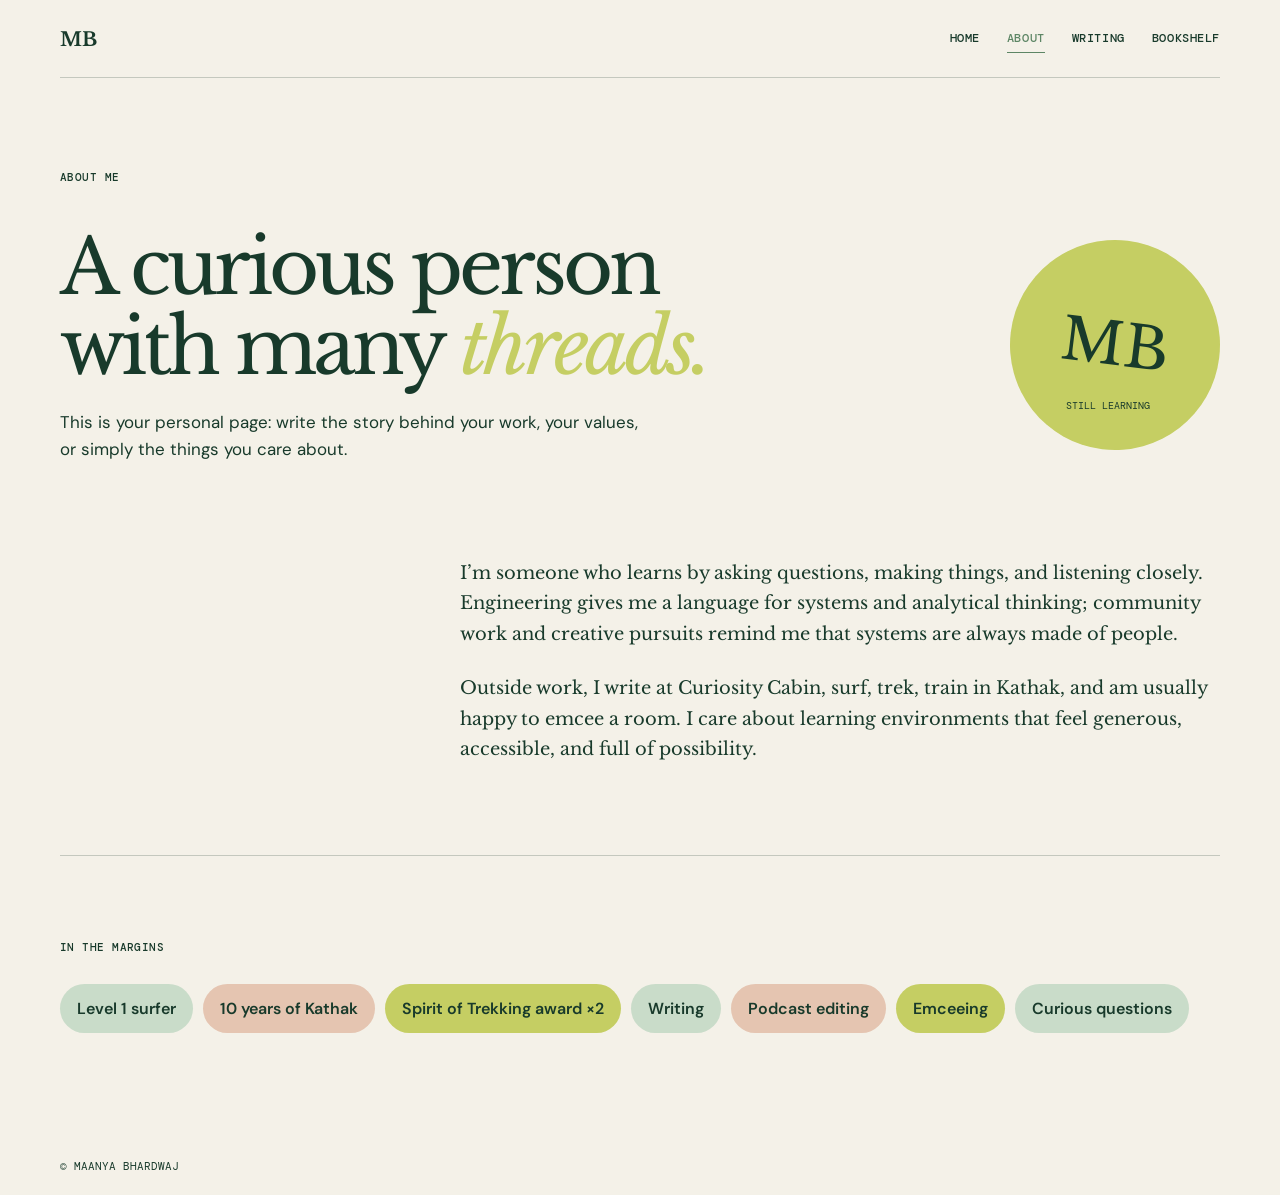
==== about.html @ c44fc54c "Initial portfolio" ====
<!doctype html><html lang="en"><head><meta charset="UTF-8"/><meta name="viewport" content="width=device-width,initial-scale=1.0"/><title>About | Maanya Bhardwaj</title><link rel="preconnect" href="https://fonts.googleapis.com"/><link rel="preconnect" href="https://fonts.gstatic.com" crossorigin/><link href="https://fonts.googleapis.com/css2?family=DM+Mono:wght@400;500&family=DM+Sans:opsz,wght@9..40,400;9..40,500;9..40,600;9..40,700&family=Libre+Baskerville:ital,wght@0,400;0,700;1,400&display=swap" rel="stylesheet"/><link rel="stylesheet" href="style.css"/></head><body><header class="nav-shell"><a class="monogram" href="index.html">MB</a><nav><a href="index.html">Home</a><a class="active" href="about.html">About</a><a href="writing.html">Writing</a><a href="bookshelf.html">Bookshelf</a></nav><a class="nav-contact" href="mailto:maanyabhardwaj5@gmail.com">Let's talk ↗</a></header><main class="page-main content-shell"><p class="section-number">About me</p><section class="about-hero"><div><h1>A curious person<br/>with many <em>threads.</em></h1><p class="page-lede">This is your personal page: write the story behind your work, your values, or simply the things you care about.</p></div><div class="about-orb">MB<span>still learning</span></div></section><section class="prose"><p>I’m someone who learns by asking questions, making things, and listening closely. Engineering gives me a language for systems and analytical thinking; community work and creative pursuits remind me that systems are always made of people.</p><p>Outside work, I write at Curiosity Cabin, surf, trek, train in Kathak, and am usually happy to emcee a room. I care about learning environments that feel generous, accessible, and full of possibility.</p></section><section class="interest-section"><p class="section-number">In the margins</p><div class="interest-cloud"><span>Level 1 surfer</span><span>10 years of Kathak</span><span>Spirit of Trekking award ×2</span><span>Writing</span><span>Podcast editing</span><span>Emceeing</span><span>Curious questions</span></div></section></main><footer class="content-shell"><span>© Maanya Bhardwaj</span><span>Built with curiosity · 2026</span></footer></body></html>
---- style.css ----
:root{--paper:#f4f1e8;--ink:#183a2b;--moss:#245641;--leaf:#5d8665;--mint:#c9dcc9;--lime:#c5ce63;--rose:#d86d72;--plum:#743e56;--line:rgba(24,58,43,.22)}*{box-sizing:border-box}html{scroll-behavior:smooth}body{margin:0;color:var(--ink);background:var(--paper);font-family:"DM Sans",sans-serif}a{color:inherit;text-decoration:none}.content-shell,.nav-shell{width:min(1160px,calc(100% - 48px));margin:auto}.nav-shell{height:78px;display:flex;align-items:center;justify-content:space-between;border-bottom:1px solid var(--line)}.monogram{font:700 1.2rem "Libre Baskerville",serif}.nav-shell nav{display:flex;gap:27px;font:500 .72rem "DM Mono",monospace;text-transform:uppercase;letter-spacing:.05em}.nav-shell nav a{padding:6px 0;border-bottom:1px solid transparent}.nav-shell nav a:hover,.nav-shell nav a.active{border-color:var(--leaf);color:var(--leaf)}.nav-contact{display:none}.hero{min-height:540px;position:relative;overflow:hidden;display:grid;grid-template-columns:minmax(0,1fr) minmax(350px,680px) minmax(0,1fr);align-items:center;padding:75px max(24px,calc((100vw - 1160px)/2));background:var(--moss);color:var(--paper)}.hero-art{position:absolute;inset:0;overflow:hidden}.sun{position:absolute;width:48vw;height:48vw;right:-4vw;top:-25vw;border-radius:50%;background:var(--lime)}.orb{position:absolute;border-radius:50%;border:1px solid rgba(244,241,232,.5)}.orb-one{width:270px;height:270px;left:-100px;bottom:-110px}.orb-two{width:115px;height:115px;right:24%;bottom:10%;background:var(--rose)}.path{position:absolute;border:1px solid rgba(244,241,232,.72);border-radius:50%;transform:rotate(-27deg)}.path-one{width:75vw;height:22vw;left:-15vw;bottom:-4vw}.path-two{width:64vw;height:21vw;right:-27vw;top:11vw}.leaf{position:absolute;right:9%;top:15%;font-size:4rem;color:var(--moss)}.hero-copy{grid-column:2;position:relative;z-index:1;transform:translateX(-85px)}.kicker,.section-number,.project-type,small{font:500 .7rem "DM Mono",monospace;letter-spacing:.04em;text-transform:uppercase}.kicker span{display:inline-block;width:8px;height:8px;border-radius:50%;background:var(--lime);margin-right:8px}h1,h2,h3,p{margin-top:0}h1,h2,h3{letter-spacing:-.052em}h1{font:400 clamp(2.9rem,5.6vw,5.1rem)/1.04 "Libre Baskerville",serif;margin:18px 0 21px}h1 em,h2 em{font-style:italic;color:var(--lime)}.lede,.page-lede{font-size:1.06rem;line-height:1.6;max-width:585px}.hero-links{display:flex;flex-wrap:wrap;align-items:center;gap:21px;margin-top:28px;font-size:.9rem}.button{display:inline-block;background:var(--lime);padding:13px 17px;border-radius:2px;font-size:.83rem;font-weight:700;color:var(--ink)}.button b{margin-left:15px}.social-link{color:var(--paper);font-weight:700;text-decoration:underline;text-underline-offset:5px}.intro{display:grid;grid-template-columns:1fr 2fr;gap:70px;padding:100px 0}.intro h2,.section-heading h2,.contact h2{font:400 clamp(2.4rem,5vw,4.4rem)/1.08 "Libre Baskerville",serif;margin:0 0 28px}.intro h2 em,.section-heading h2 em,.contact h2 em{color:var(--leaf)}.intro>div{max-width:760px}.intro>div>p,.prose p{font:1.12rem/1.7 "Libre Baskerville",serif}.experience-list{margin-top:42px;border-top:1px solid var(--line)}.experience-list article{display:grid;grid-template-columns:150px 1fr;padding:18px 0;border-bottom:1px solid var(--line)}.experience-list span{font:500 .67rem/1.45 "DM Mono",monospace}.experience-list h3{font:400 1.22rem "Libre Baskerville",serif;margin:0 0 7px}.experience-list p{margin:6px 0 0;font-size:.88rem;line-height:1.5}.experience-list a{text-decoration:underline;text-underline-offset:3px}.projects{padding:82px 0 105px;border-top:1px solid var(--line)}.section-heading{display:grid;grid-template-columns:1fr 1.8fr .8fr;gap:30px;align-items:end}.section-heading h2{margin:0}.section-heading>p:last-child{font-size:.92rem;line-height:1.5;margin:0}.project-grid{display:grid;grid-template-columns:repeat(2,1fr);gap:17px;margin-top:50px}.project-card{min-height:335px;padding:26px;display:flex;flex-direction:column;border-radius:3px}.project-card h3{font:400 clamp(1.8rem,3vw,3rem)/1.05 "Libre Baskerville",serif;margin:30px 0 17px}.project-card>p:not(.project-type){font-size:.92rem;line-height:1.55}.project-card a{margin-top:auto;font-size:.82rem;font-weight:700;text-decoration:underline;text-underline-offset:5px}.project-main{color:var(--paper);background:var(--moss)}.project-code{background:var(--lime)}.project-lilac{background:#cbd9d1}.project-rose{background:#e5c5b1}.stack{background:var(--mint);padding:92px 0}.stack .section-heading{grid-template-columns:1fr 2fr}.tool-groups{display:grid;gap:28px;margin-top:48px}.tool-groups article{display:grid;grid-template-columns:150px 1fr;gap:25px;align-items:start;padding-top:20px;border-top:1px solid var(--line)}.tool-groups h3{font:500 .7rem "DM Mono",monospace;letter-spacing:.05em;text-transform:uppercase;margin:0}.tool-row{display:flex;flex-wrap:wrap;gap:10px}.tool-row span{padding:13px 16px;background:var(--ink);color:var(--paper);border-radius:3px;font:500 .76rem "DM Mono",monospace}.contact{padding:96px 0;background:var(--rose)}.contact h2{max-width:825px}.contact h2 em{color:var(--paper)}.contact-links{display:flex;flex-wrap:wrap;gap:11px}.contact-links a{padding:13px 16px;border:1px solid var(--ink);border-radius:30px;font-weight:700}.contact-links a:hover{background:var(--paper)}.page-main{padding:92px 0 105px}.about-hero{display:grid;grid-template-columns:1.6fr .6fr;gap:55px;align-items:center;margin:26px 0 78px}.about-hero h1,.writing-page-head h1,.shelf-head h1{font-size:clamp(3rem,6vw,5.7rem)}.about-orb{width:210px;aspect-ratio:1;display:grid;place-items:center;justify-self:end;border-radius:50%;background:var(--lime);font:400 3.6rem "Libre Baskerville",serif;transform:rotate(7deg)}.about-orb span{position:absolute;margin-top:120px;font:400 .62rem "DM Mono",monospace;text-transform:uppercase;transform:rotate(-7deg)}.prose{max-width:760px;margin-left:auto}.prose p+p{margin-top:24px}.interest-section{padding:84px 0 0;margin-top:90px;border-top:1px solid var(--line)}.interest-cloud{display:flex;flex-wrap:wrap;gap:10px;margin-top:30px}.interest-cloud span{padding:14px 17px;border-radius:99px;background:var(--mint);font-weight:600}.interest-cloud span:nth-child(3n){background:var(--lime)}.interest-cloud span:nth-child(3n+2){background:#e5c5b1}.writing-page-head,.shelf-head{max-width:760px}.writing-page-head h1,.shelf-head h1{margin-top:22px}.writing-page-head h1 em,.shelf-head h1 em{color:var(--leaf)}.writing-page-head .button{margin-top:15px}.full-list{margin-top:80px}.writing-list>a{display:grid;grid-template-columns:40px 1fr 25px;gap:15px;padding:22px 0;border-top:1px solid var(--line)}.writing-list>a:last-child{border-bottom:1px solid var(--line)}.writing-list span{font:400 .68rem "DM Mono",monospace}.writing-list h3{margin:8px 0;font:400 clamp(1.15rem,2.3vw,1.7rem)/1.2 "Libre Baskerville",serif}.writing-list p{font-size:.87rem;margin:0}.writing-list b{font-size:1.3rem;font-weight:400}.book-grid{display:grid;grid-template-columns:repeat(3,1fr);gap:42px;margin-top:65px;max-width:1000px}.book-card{height:365px;padding:0;border:0;background:none;perspective:1000px;cursor:pointer;text-align:left;position:relative}.book-face{position:absolute;inset:0;display:flex;flex-direction:column;padding:28px;backface-visibility:hidden;transition:transform .65s ease;box-shadow:10px 10px 0 rgba(24,58,43,.12)}.book-cover{color:var(--paper)}.book-cover strong{margin:auto 0;font:400 clamp(1.8rem,3vw,2.6rem)/1 "Libre Baskerville",serif;letter-spacing:-.055em}.book-cover i,.book-review i{font:400 .65rem "DM Mono",monospace;text-transform:uppercase}.moss .book-cover{background:var(--moss)}.berry .book-cover{background:var(--plum)}.sand .book-cover{background:#bc9d66}.book-review{background:var(--paper);border:1px solid var(--ink);transform:rotateY(180deg)}.book-review strong{font:400 1.85rem/1.1 "Libre Baskerville",serif;margin:45px 0 15px}.book-review p{font-size:.88rem;line-height:1.55}.book-review i{margin-top:auto}.book-card.is-flipped .book-cover{transform:rotateY(180deg)}.book-card.is-flipped .book-review{transform:rotateY(360deg)}footer{display:flex;justify-content:space-between;padding:22px 0;font:400 .66rem "DM Mono",monospace;text-transform:uppercase}footer span+span{display:none}@media(max-width:800px){.content-shell,.nav-shell{width:min(100% - 32px,1160px)}.nav-shell{height:auto;min-height:72px}.nav-shell nav{gap:12px;font-size:.58rem}.hero{min-height:500px;display:block;padding:105px 16px 65px}.hero-copy{max-width:680px;margin:auto;transform:none}.sun{width:100vw;height:100vw;right:-32vw;top:-17vw}.orb-two{right:-25px;bottom:45px}.intro,.about-hero{grid-template-columns:1fr;gap:28px;padding:70px 0}.experience-list article,.tool-groups article{grid-template-columns:1fr;gap:12px}.section-heading{display:block}.section-heading h2{margin:22px 0}.project-grid,.book-grid{grid-template-columns:1fr;gap:16px;margin-top:35px}.project-card{min-height:330px}.projects,.page-main{padding:70px 0}.stack{padding:70px 0}.about-hero{margin:22px 0 55px}.about-orb{justify-self:start}.prose{margin-left:0}.interest-section{margin-top:70px}.book-grid{max-width:285px}.full-list{margin-top:55px}footer{gap:12px;flex-wrap:wrap}}
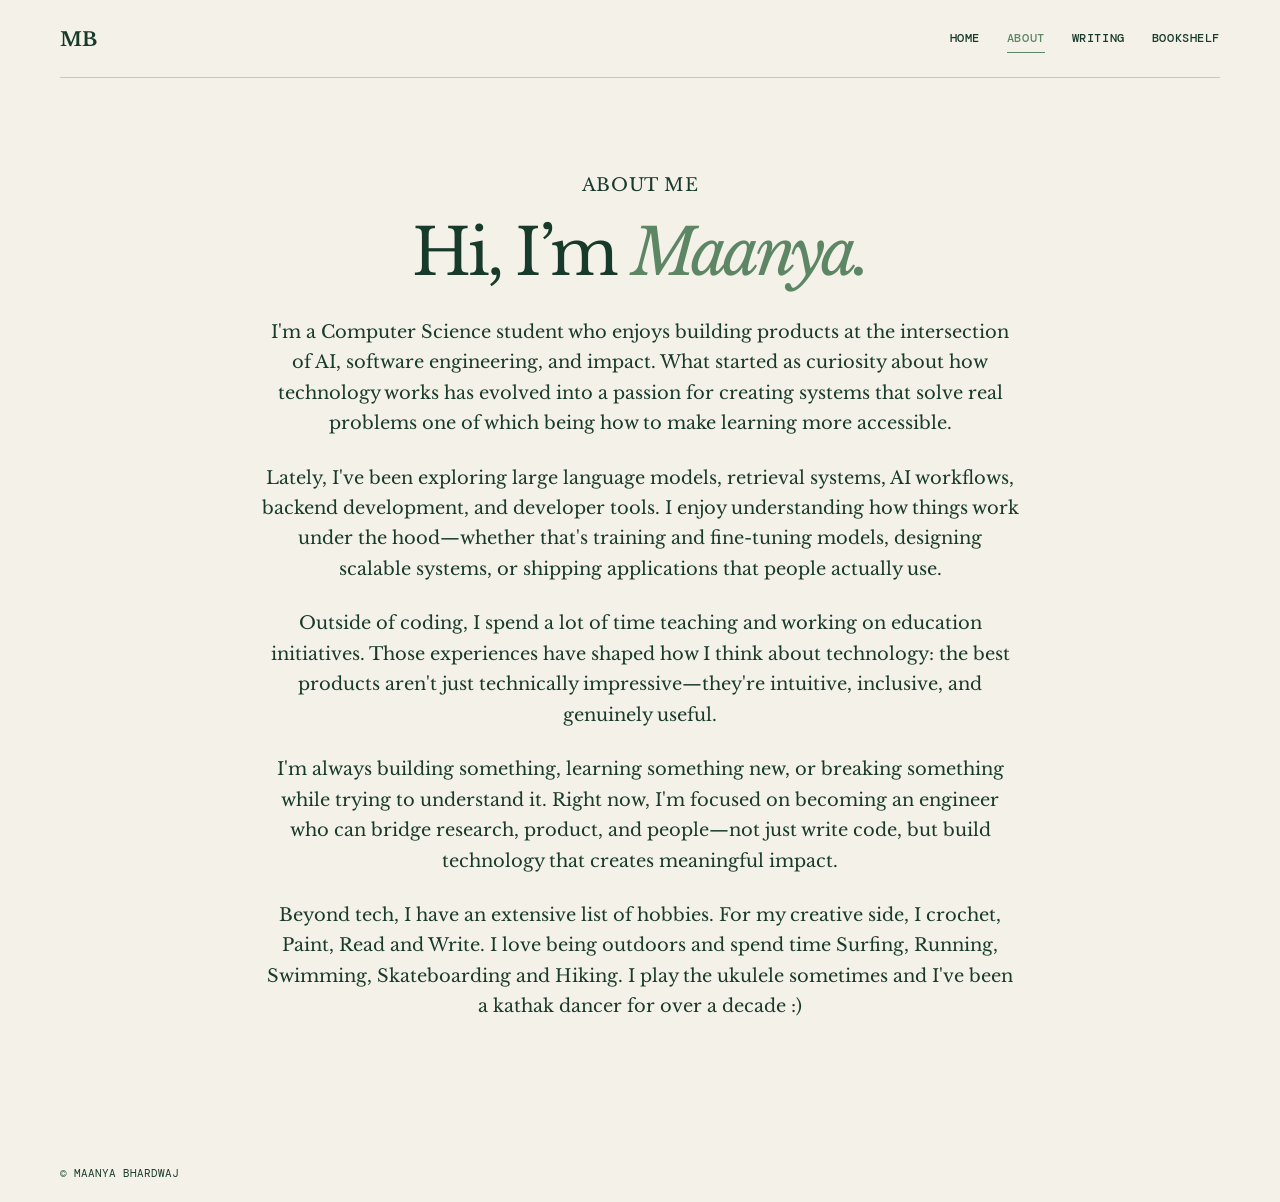
==== commit 837eb5ad: "Update home hero art and refresh about section bio" ====
--- a/about.html
+++ b/about.html
@@ -1 +1 @@
-<!doctype html><html lang="en"><head><meta charset="UTF-8"/><meta name="viewport" content="width=device-width,initial-scale=1.0"/><title>About | Maanya Bhardwaj</title><link rel="preconnect" href="https://fonts.googleapis.com"/><link rel="preconnect" href="https://fonts.gstatic.com" crossorigin/><link href="https://fonts.googleapis.com/css2?family=DM+Mono:wght@400;500&family=DM+Sans:opsz,wght@9..40,400;9..40,500;9..40,600;9..40,700&family=Libre+Baskerville:ital,wght@0,400;0,700;1,400&display=swap" rel="stylesheet"/><link rel="stylesheet" href="style.css"/></head><body><header class="nav-shell"><a class="monogram" href="index.html">MB</a><nav><a href="index.html">Home</a><a class="active" href="about.html">About</a><a href="writing.html">Writing</a><a href="bookshelf.html">Bookshelf</a></nav><a class="nav-contact" href="mailto:maanyabhardwaj5@gmail.com">Let's talk ↗</a></header><main class="page-main content-shell"><p class="section-number">About me</p><section class="about-hero"><div><h1>A curious person<br/>with many <em>threads.</em></h1><p class="page-lede">This is your personal page: write the story behind your work, your values, or simply the things you care about.</p></div><div class="about-orb">MB<span>still learning</span></div></section><section class="prose"><p>I’m someone who learns by asking questions, making things, and listening closely. Engineering gives me a language for systems and analytical thinking; community work and creative pursuits remind me that systems are always made of people.</p><p>Outside work, I write at Curiosity Cabin, surf, trek, train in Kathak, and am usually happy to emcee a room. I care about learning environments that feel generous, accessible, and full of possibility.</p></section><section class="interest-section"><p class="section-number">In the margins</p><div class="interest-cloud"><span>Level 1 surfer</span><span>10 years of Kathak</span><span>Spirit of Trekking award ×2</span><span>Writing</span><span>Podcast editing</span><span>Emceeing</span><span>Curious questions</span></div></section></main><footer class="content-shell"><span>© Maanya Bhardwaj</span><span>Built with curiosity · 2026</span></footer></body></html>
+<!doctype html><html lang="en"><head><meta charset="UTF-8"/><meta name="viewport" content="width=device-width,initial-scale=1.0"/><title>About | Maanya Bhardwaj</title><link rel="preconnect" href="https://fonts.googleapis.com"/><link rel="preconnect" href="https://fonts.gstatic.com" crossorigin/><link href="https://fonts.googleapis.com/css2?family=DM+Mono:wght@400;500&family=DM+Sans:opsz,wght@9..40,400;9..40,500;9..40,600;9..40,700&family=Libre+Baskerville:ital,wght@0,400;0,700;1,400&display=swap" rel="stylesheet"/><link rel="stylesheet" href="style.css"/></head><body><header class="nav-shell"><a class="monogram" href="index.html">MB</a><nav><a href="index.html">Home</a><a class="active" href="about.html">About</a><a href="writing.html">Writing</a><a href="bookshelf.html">Bookshelf</a></nav><a class="nav-contact" href="mailto:maanyabhardwaj5@gmail.com">Let's talk ↗</a></header><main class="page-main content-shell"><section class="prose"><p class="section-number">About me</p><h1>Hi, I’m <em>Maanya.</em></h1><p>I'm a Computer Science student who enjoys building products at the intersection of AI, software engineering, and impact. What started as curiosity about how technology works has evolved into a passion for creating systems that solve real problems one of which being how to make learning more accessible.</p><p>Lately, I've been exploring large language models, retrieval systems, AI workflows, backend development, and developer tools. I enjoy understanding how things work under the hood—whether that's training and fine-tuning models, designing scalable systems, or shipping applications that people actually use.</p><p>Outside of coding, I spend a lot of time teaching and working on education initiatives. Those experiences have shaped how I think about technology: the best products aren't just technically impressive—they're intuitive, inclusive, and genuinely useful.</p><p>I'm always building something, learning something new, or breaking something while trying to understand it. Right now, I'm focused on becoming an engineer who can bridge research, product, and people—not just write code, but build technology that creates meaningful impact.</p><p>Beyond tech, I have an extensive list of hobbies. For my creative side, I crochet, Paint, Read and Write. I love being outdoors and spend time Surfing, Running, Swimming, Skateboarding and Hiking. I play the ukulele sometimes and I've been a kathak dancer for over a decade :)</p></section></main><footer class="content-shell"><span>© Maanya Bhardwaj</span><span>Built with curiosity · 2026</span></footer></body></html>
--- a/style.css
+++ b/style.css
@@ -1 +1 @@
-:root{--paper:#f4f1e8;--ink:#183a2b;--moss:#245641;--leaf:#5d8665;--mint:#c9dcc9;--lime:#c5ce63;--rose:#d86d72;--plum:#743e56;--line:rgba(24,58,43,.22)}*{box-sizing:border-box}html{scroll-behavior:smooth}body{margin:0;color:var(--ink);background:var(--paper);font-family:"DM Sans",sans-serif}a{color:inherit;text-decoration:none}.content-shell,.nav-shell{width:min(1160px,calc(100% - 48px));margin:auto}.nav-shell{height:78px;display:flex;align-items:center;justify-content:space-between;border-bottom:1px solid var(--line)}.monogram{font:700 1.2rem "Libre Baskerville",serif}.nav-shell nav{display:flex;gap:27px;font:500 .72rem "DM Mono",monospace;text-transform:uppercase;letter-spacing:.05em}.nav-shell nav a{padding:6px 0;border-bottom:1px solid transparent}.nav-shell nav a:hover,.nav-shell nav a.active{border-color:var(--leaf);color:var(--leaf)}.nav-contact{display:none}.hero{min-height:540px;position:relative;overflow:hidden;display:grid;grid-template-columns:minmax(0,1fr) minmax(350px,680px) minmax(0,1fr);align-items:center;padding:75px max(24px,calc((100vw - 1160px)/2));background:var(--moss);color:var(--paper)}.hero-art{position:absolute;inset:0;overflow:hidden}.sun{position:absolute;width:48vw;height:48vw;right:-4vw;top:-25vw;border-radius:50%;background:var(--lime)}.orb{position:absolute;border-radius:50%;border:1px solid rgba(244,241,232,.5)}.orb-one{width:270px;height:270px;left:-100px;bottom:-110px}.orb-two{width:115px;height:115px;right:24%;bottom:10%;background:var(--rose)}.path{position:absolute;border:1px solid rgba(244,241,232,.72);border-radius:50%;transform:rotate(-27deg)}.path-one{width:75vw;height:22vw;left:-15vw;bottom:-4vw}.path-two{width:64vw;height:21vw;right:-27vw;top:11vw}.leaf{position:absolute;right:9%;top:15%;font-size:4rem;color:var(--moss)}.hero-copy{grid-column:2;position:relative;z-index:1;transform:translateX(-85px)}.kicker,.section-number,.project-type,small{font:500 .7rem "DM Mono",monospace;letter-spacing:.04em;text-transform:uppercase}.kicker span{display:inline-block;width:8px;height:8px;border-radius:50%;background:var(--lime);margin-right:8px}h1,h2,h3,p{margin-top:0}h1,h2,h3{letter-spacing:-.052em}h1{font:400 clamp(2.9rem,5.6vw,5.1rem)/1.04 "Libre Baskerville",serif;margin:18px 0 21px}h1 em,h2 em{font-style:italic;color:var(--lime)}.lede,.page-lede{font-size:1.06rem;line-height:1.6;max-width:585px}.hero-links{display:flex;flex-wrap:wrap;align-items:center;gap:21px;margin-top:28px;font-size:.9rem}.button{display:inline-block;background:var(--lime);padding:13px 17px;border-radius:2px;font-size:.83rem;font-weight:700;color:var(--ink)}.button b{margin-left:15px}.social-link{color:var(--paper);font-weight:700;text-decoration:underline;text-underline-offset:5px}.intro{display:grid;grid-template-columns:1fr 2fr;gap:70px;padding:100px 0}.intro h2,.section-heading h2,.contact h2{font:400 clamp(2.4rem,5vw,4.4rem)/1.08 "Libre Baskerville",serif;margin:0 0 28px}.intro h2 em,.section-heading h2 em,.contact h2 em{color:var(--leaf)}.intro>div{max-width:760px}.intro>div>p,.prose p{font:1.12rem/1.7 "Libre Baskerville",serif}.experience-list{margin-top:42px;border-top:1px solid var(--line)}.experience-list article{display:grid;grid-template-columns:150px 1fr;padding:18px 0;border-bottom:1px solid var(--line)}.experience-list span{font:500 .67rem/1.45 "DM Mono",monospace}.experience-list h3{font:400 1.22rem "Libre Baskerville",serif;margin:0 0 7px}.experience-list p{margin:6px 0 0;font-size:.88rem;line-height:1.5}.experience-list a{text-decoration:underline;text-underline-offset:3px}.projects{padding:82px 0 105px;border-top:1px solid var(--line)}.section-heading{display:grid;grid-template-columns:1fr 1.8fr .8fr;gap:30px;align-items:end}.section-heading h2{margin:0}.section-heading>p:last-child{font-size:.92rem;line-height:1.5;margin:0}.project-grid{display:grid;grid-template-columns:repeat(2,1fr);gap:17px;margin-top:50px}.project-card{min-height:335px;padding:26px;display:flex;flex-direction:column;border-radius:3px}.project-card h3{font:400 clamp(1.8rem,3vw,3rem)/1.05 "Libre Baskerville",serif;margin:30px 0 17px}.project-card>p:not(.project-type){font-size:.92rem;line-height:1.55}.project-card a{margin-top:auto;font-size:.82rem;font-weight:700;text-decoration:underline;text-underline-offset:5px}.project-main{color:var(--paper);background:var(--moss)}.project-code{background:var(--lime)}.project-lilac{background:#cbd9d1}.project-rose{background:#e5c5b1}.stack{background:var(--mint);padding:92px 0}.stack .section-heading{grid-template-columns:1fr 2fr}.tool-groups{display:grid;gap:28px;margin-top:48px}.tool-groups article{display:grid;grid-template-columns:150px 1fr;gap:25px;align-items:start;padding-top:20px;border-top:1px solid var(--line)}.tool-groups h3{font:500 .7rem "DM Mono",monospace;letter-spacing:.05em;text-transform:uppercase;margin:0}.tool-row{display:flex;flex-wrap:wrap;gap:10px}.tool-row span{padding:13px 16px;background:var(--ink);color:var(--paper);border-radius:3px;font:500 .76rem "DM Mono",monospace}.contact{padding:96px 0;background:var(--rose)}.contact h2{max-width:825px}.contact h2 em{color:var(--paper)}.contact-links{display:flex;flex-wrap:wrap;gap:11px}.contact-links a{padding:13px 16px;border:1px solid var(--ink);border-radius:30px;font-weight:700}.contact-links a:hover{background:var(--paper)}.page-main{padding:92px 0 105px}.about-hero{display:grid;grid-template-columns:1.6fr .6fr;gap:55px;align-items:center;margin:26px 0 78px}.about-hero h1,.writing-page-head h1,.shelf-head h1{font-size:clamp(3rem,6vw,5.7rem)}.about-orb{width:210px;aspect-ratio:1;display:grid;place-items:center;justify-self:end;border-radius:50%;background:var(--lime);font:400 3.6rem "Libre Baskerville",serif;transform:rotate(7deg)}.about-orb span{position:absolute;margin-top:120px;font:400 .62rem "DM Mono",monospace;text-transform:uppercase;transform:rotate(-7deg)}.prose{max-width:760px;margin-left:auto}.prose p+p{margin-top:24px}.interest-section{padding:84px 0 0;margin-top:90px;border-top:1px solid var(--line)}.interest-cloud{display:flex;flex-wrap:wrap;gap:10px;margin-top:30px}.interest-cloud span{padding:14px 17px;border-radius:99px;background:var(--mint);font-weight:600}.interest-cloud span:nth-child(3n){background:var(--lime)}.interest-cloud span:nth-child(3n+2){background:#e5c5b1}.writing-page-head,.shelf-head{max-width:760px}.writing-page-head h1,.shelf-head h1{margin-top:22px}.writing-page-head h1 em,.shelf-head h1 em{color:var(--leaf)}.writing-page-head .button{margin-top:15px}.full-list{margin-top:80px}.writing-list>a{display:grid;grid-template-columns:40px 1fr 25px;gap:15px;padding:22px 0;border-top:1px solid var(--line)}.writing-list>a:last-child{border-bottom:1px solid var(--line)}.writing-list span{font:400 .68rem "DM Mono",monospace}.writing-list h3{margin:8px 0;font:400 clamp(1.15rem,2.3vw,1.7rem)/1.2 "Libre Baskerville",serif}.writing-list p{font-size:.87rem;margin:0}.writing-list b{font-size:1.3rem;font-weight:400}.book-grid{display:grid;grid-template-columns:repeat(3,1fr);gap:42px;margin-top:65px;max-width:1000px}.book-card{height:365px;padding:0;border:0;background:none;perspective:1000px;cursor:pointer;text-align:left;position:relative}.book-face{position:absolute;inset:0;display:flex;flex-direction:column;padding:28px;backface-visibility:hidden;transition:transform .65s ease;box-shadow:10px 10px 0 rgba(24,58,43,.12)}.book-cover{color:var(--paper)}.book-cover strong{margin:auto 0;font:400 clamp(1.8rem,3vw,2.6rem)/1 "Libre Baskerville",serif;letter-spacing:-.055em}.book-cover i,.book-review i{font:400 .65rem "DM Mono",monospace;text-transform:uppercase}.moss .book-cover{background:var(--moss)}.berry .book-cover{background:var(--plum)}.sand .book-cover{background:#bc9d66}.book-review{background:var(--paper);border:1px solid var(--ink);transform:rotateY(180deg)}.book-review strong{font:400 1.85rem/1.1 "Libre Baskerville",serif;margin:45px 0 15px}.book-review p{font-size:.88rem;line-height:1.55}.book-review i{margin-top:auto}.book-card.is-flipped .book-cover{transform:rotateY(180deg)}.book-card.is-flipped .book-review{transform:rotateY(360deg)}footer{display:flex;justify-content:space-between;padding:22px 0;font:400 .66rem "DM Mono",monospace;text-transform:uppercase}footer span+span{display:none}@media(max-width:800px){.content-shell,.nav-shell{width:min(100% - 32px,1160px)}.nav-shell{height:auto;min-height:72px}.nav-shell nav{gap:12px;font-size:.58rem}.hero{min-height:500px;display:block;padding:105px 16px 65px}.hero-copy{max-width:680px;margin:auto;transform:none}.sun{width:100vw;height:100vw;right:-32vw;top:-17vw}.orb-two{right:-25px;bottom:45px}.intro,.about-hero{grid-template-columns:1fr;gap:28px;padding:70px 0}.experience-list article,.tool-groups article{grid-template-columns:1fr;gap:12px}.section-heading{display:block}.section-heading h2{margin:22px 0}.project-grid,.book-grid{grid-template-columns:1fr;gap:16px;margin-top:35px}.project-card{min-height:330px}.projects,.page-main{padding:70px 0}.stack{padding:70px 0}.about-hero{margin:22px 0 55px}.about-orb{justify-self:start}.prose{margin-left:0}.interest-section{margin-top:70px}.book-grid{max-width:285px}.full-list{margin-top:55px}footer{gap:12px;flex-wrap:wrap}}
+:root{--paper:#f4f1e8;--ink:#183a2b;--moss:#245641;--leaf:#5d8665;--mint:#c9dcc9;--lime:#c5ce63;--rose:#d86d72;--plum:#743e56;--line:rgba(24,58,43,.22)}*{box-sizing:border-box}html{scroll-behavior:smooth}body{margin:0;color:var(--ink);background:var(--paper);font-family:"DM Sans",sans-serif}a{color:inherit;text-decoration:none}.content-shell,.nav-shell{width:min(1160px,calc(100% - 48px));margin:auto}.nav-shell{height:78px;display:flex;align-items:center;justify-content:space-between;border-bottom:1px solid var(--line)}.monogram{font:700 1.2rem "Libre Baskerville",serif}.nav-shell nav{display:flex;gap:27px;font:500 .72rem "DM Mono",monospace;text-transform:uppercase;letter-spacing:.05em}.nav-shell nav a{padding:6px 0;border-bottom:1px solid transparent}.nav-shell nav a:hover,.nav-shell nav a.active{border-color:var(--leaf);color:var(--leaf)}.nav-contact{display:none}.hero{min-height:540px;position:relative;overflow:hidden;display:grid;grid-template-columns:minmax(0,1fr) minmax(350px,680px) minmax(0,1fr);align-items:center;padding:75px max(24px,calc((100vw - 1160px)/2));background:var(--moss);color:var(--paper)}.hero-art{position:absolute;inset:0;overflow:hidden}.sun{position:absolute;width:48vw;height:48vw;right:-4vw;top:-25vw;border-radius:50%;background:var(--lime)}.orb{position:absolute;border-radius:50%;border:1px solid rgba(244,241,232,.5)}.orb-one{width:270px;height:270px;left:-100px;bottom:-110px}.orb-two{width:115px;height:115px;right:24%;bottom:10%;background:var(--rose)}.path{position:absolute;border:1px solid rgba(244,241,232,.72);border-radius:50%;transform:rotate(-27deg)}.path-one{width:75vw;height:22vw;left:-15vw;bottom:-4vw}.path-two{width:64vw;height:21vw;right:-27vw;top:11vw}.leaf{position:absolute;right:9%;top:15%;font-size:4rem;color:var(--moss)}.hero-copy{grid-column:2;position:relative;z-index:1;transform:translateX(-85px)}.kicker,.section-number,.project-type,small{font:500 .7rem "DM Mono",monospace;letter-spacing:.04em;text-transform:uppercase}.kicker span{display:inline-block;width:8px;height:8px;border-radius:50%;background:var(--lime);margin-right:8px}h1,h2,h3,p{margin-top:0}h1,h2,h3{letter-spacing:-.052em}h1{font:400 clamp(2.9rem,5.6vw,5.1rem)/1.04 "Libre Baskerville",serif;margin:18px 0 21px}h1 em,h2 em{font-style:italic;color:var(--lime)}.lede,.page-lede{font-size:1.06rem;line-height:1.6;max-width:585px}.hero-links{display:flex;flex-wrap:wrap;align-items:center;gap:21px;margin-top:28px;font-size:.9rem}.button{display:inline-block;background:var(--lime);padding:13px 17px;border-radius:2px;font-size:.83rem;font-weight:700;color:var(--ink)}.button b{margin-left:15px}.social-link{color:var(--paper);font-weight:700;text-decoration:underline;text-underline-offset:5px}.intro{display:grid;grid-template-columns:1fr 2fr;gap:70px;padding:100px 0}.intro h2,.section-heading h2,.contact h2{font:400 clamp(2.4rem,5vw,4.4rem)/1.08 "Libre Baskerville",serif;margin:0 0 28px}.intro h2 em,.section-heading h2 em,.contact h2 em{color:var(--leaf)}.intro>div{max-width:760px}.intro>div>p,.prose p{font:1.12rem/1.7 "Libre Baskerville",serif}.experience-list{margin-top:42px;border-top:1px solid var(--line)}.experience-list article{display:grid;grid-template-columns:150px 1fr;padding:18px 0;border-bottom:1px solid var(--line)}.experience-list span{font:500 .67rem/1.45 "DM Mono",monospace}.experience-list h3{font:400 1.22rem "Libre Baskerville",serif;margin:0 0 7px}.experience-list p{margin:6px 0 0;font-size:.88rem;line-height:1.5}.experience-list a{text-decoration:underline;text-underline-offset:3px}.projects{padding:82px 0 105px;border-top:1px solid var(--line)}.section-heading{display:grid;grid-template-columns:1fr 1.8fr .8fr;gap:30px;align-items:end}.section-heading h2{margin:0}.section-heading>p:last-child{font-size:.92rem;line-height:1.5;margin:0}.project-grid{display:grid;grid-template-columns:repeat(2,1fr);gap:17px;margin-top:50px}.project-card{min-height:335px;padding:26px;display:flex;flex-direction:column;border-radius:3px}.project-card h3{font:400 clamp(1.8rem,3vw,3rem)/1.05 "Libre Baskerville",serif;margin:30px 0 17px}.project-card>p:not(.project-type){font-size:.92rem;line-height:1.55}.project-card a{margin-top:auto;font-size:.82rem;font-weight:700;text-decoration:underline;text-underline-offset:5px}.project-main{color:var(--paper);background:var(--moss)}.project-code{background:var(--lime)}.project-lilac{background:#cbd9d1}.project-rose{background:#e5c5b1}.stack{background:var(--mint);padding:92px 0}.stack .section-heading{grid-template-columns:1fr 2fr}.tool-groups{display:grid;gap:28px;margin-top:48px}.tool-groups article{display:grid;grid-template-columns:150px 1fr;gap:25px;align-items:start;padding-top:20px;border-top:1px solid var(--line)}.tool-groups h3{font:500 .7rem "DM Mono",monospace;letter-spacing:.05em;text-transform:uppercase;margin:0}.tool-row{display:flex;flex-wrap:wrap;gap:10px}.tool-row span{padding:13px 16px;background:var(--ink);color:var(--paper);border-radius:3px;font:500 .76rem "DM Mono",monospace}.contact{padding:96px 0;background:var(--rose)}.contact h2{max-width:825px}.contact h2 em{color:var(--paper)}.contact-links{display:flex;flex-wrap:wrap;gap:11px}.contact-links a{padding:13px 16px;border:1px solid var(--ink);border-radius:30px;font-weight:700}.contact-links a:hover{background:var(--paper)}.page-main{padding:92px 0 105px}.about-hero{display:grid;grid-template-columns:1.6fr .6fr;gap:55px;align-items:center;margin:26px 0 78px}.about-hero h1,.writing-page-head h1,.shelf-head h1{font-size:clamp(3rem,6vw,5.7rem)}.about-orb{width:210px;aspect-ratio:1;display:grid;place-items:center;justify-self:end;border-radius:50%;background:var(--lime);font:400 3.6rem "Libre Baskerville",serif;transform:rotate(7deg)}.about-orb span{position:absolute;margin-top:120px;font:400 .62rem "DM Mono",monospace;text-transform:uppercase;transform:rotate(-7deg)}.prose{max-width:760px;margin:0 auto;text-align:center}.prose h1{font:400 clamp(2.6rem,5vw,4.5rem)/1.1 "Libre Baskerville",serif;margin:12px 0 28px}.prose h1 em{color:var(--leaf);font-style:italic}.prose p+p{margin-top:24px}.interest-section{padding:84px 0 0;margin-top:90px;border-top:1px solid var(--line)}.interest-cloud{display:flex;flex-wrap:wrap;gap:10px;margin-top:30px}.interest-cloud span{padding:14px 17px;border-radius:99px;background:var(--mint);font-weight:600}.interest-cloud span:nth-child(3n){background:var(--lime)}.interest-cloud span:nth-child(3n+2){background:#e5c5b1}.writing-page-head,.shelf-head{max-width:760px}.writing-page-head h1,.shelf-head h1{margin-top:22px}.writing-page-head h1 em,.shelf-head h1 em{color:var(--leaf)}.writing-page-head .button{margin-top:15px}.full-list{margin-top:80px}.writing-list>a{display:grid;grid-template-columns:40px 1fr 25px;gap:15px;padding:22px 0;border-top:1px solid var(--line)}.writing-list>a:last-child{border-bottom:1px solid var(--line)}.writing-list span{font:400 .68rem "DM Mono",monospace}.writing-list h3{margin:8px 0;font:400 clamp(1.15rem,2.3vw,1.7rem)/1.2 "Libre Baskerville",serif}.writing-list p{font-size:.87rem;margin:0}.writing-list b{font-size:1.3rem;font-weight:400}.book-grid{display:grid;grid-template-columns:repeat(3,1fr);gap:42px;margin-top:65px;max-width:1000px}.book-card{height:365px;padding:0;border:0;background:none;perspective:1000px;cursor:pointer;text-align:left;position:relative}.book-face{position:absolute;inset:0;display:flex;flex-direction:column;padding:28px;backface-visibility:hidden;transition:transform .65s ease;box-shadow:10px 10px 0 rgba(24,58,43,.12)}.book-cover{color:var(--paper)}.book-cover strong{margin:auto 0;font:400 clamp(1.8rem,3vw,2.6rem)/1 "Libre Baskerville",serif;letter-spacing:-.055em}.book-cover i,.book-review i{font:400 .65rem "DM Mono",monospace;text-transform:uppercase}.moss .book-cover{background:var(--moss)}.berry .book-cover{background:var(--plum)}.sand .book-cover{background:#bc9d66}.book-review{background:var(--paper);border:1px solid var(--ink);transform:rotateY(180deg)}.book-review strong{font:400 1.85rem/1.1 "Libre Baskerville",serif;margin:45px 0 15px}.book-review p{font-size:.88rem;line-height:1.55}.book-review i{margin-top:auto}.book-card.is-flipped .book-cover{transform:rotateY(180deg)}.book-card.is-flipped .book-review{transform:rotateY(360deg)}footer{display:flex;justify-content:space-between;padding:22px 0;font:400 .66rem "DM Mono",monospace;text-transform:uppercase}footer span+span{display:none}@media(max-width:800px){.content-shell,.nav-shell{width:min(100% - 32px,1160px)}.nav-shell{height:auto;min-height:72px}.nav-shell nav{gap:12px;font-size:.58rem}.hero{min-height:500px;display:block;padding:105px 16px 65px}.hero-copy{max-width:680px;margin:auto;transform:none}.sun{width:100vw;height:100vw;right:-32vw;top:-17vw}.orb-two{right:-25px;bottom:45px}.intro,.about-hero{grid-template-columns:1fr;gap:28px;padding:70px 0}.experience-list article,.tool-groups article{grid-template-columns:1fr;gap:12px}.section-heading{display:block}.section-heading h2{margin:22px 0}.project-grid,.book-grid{grid-template-columns:1fr;gap:16px;margin-top:35px}.project-card{min-height:330px}.projects,.page-main{padding:70px 0}.stack{padding:70px 0}.about-hero{margin:22px 0 55px}.about-orb{justify-self:start}.prose{margin:0 auto}.interest-section{margin-top:70px}.book-grid{max-width:285px}.full-list{margin-top:55px}footer{gap:12px;flex-wrap:wrap}}
